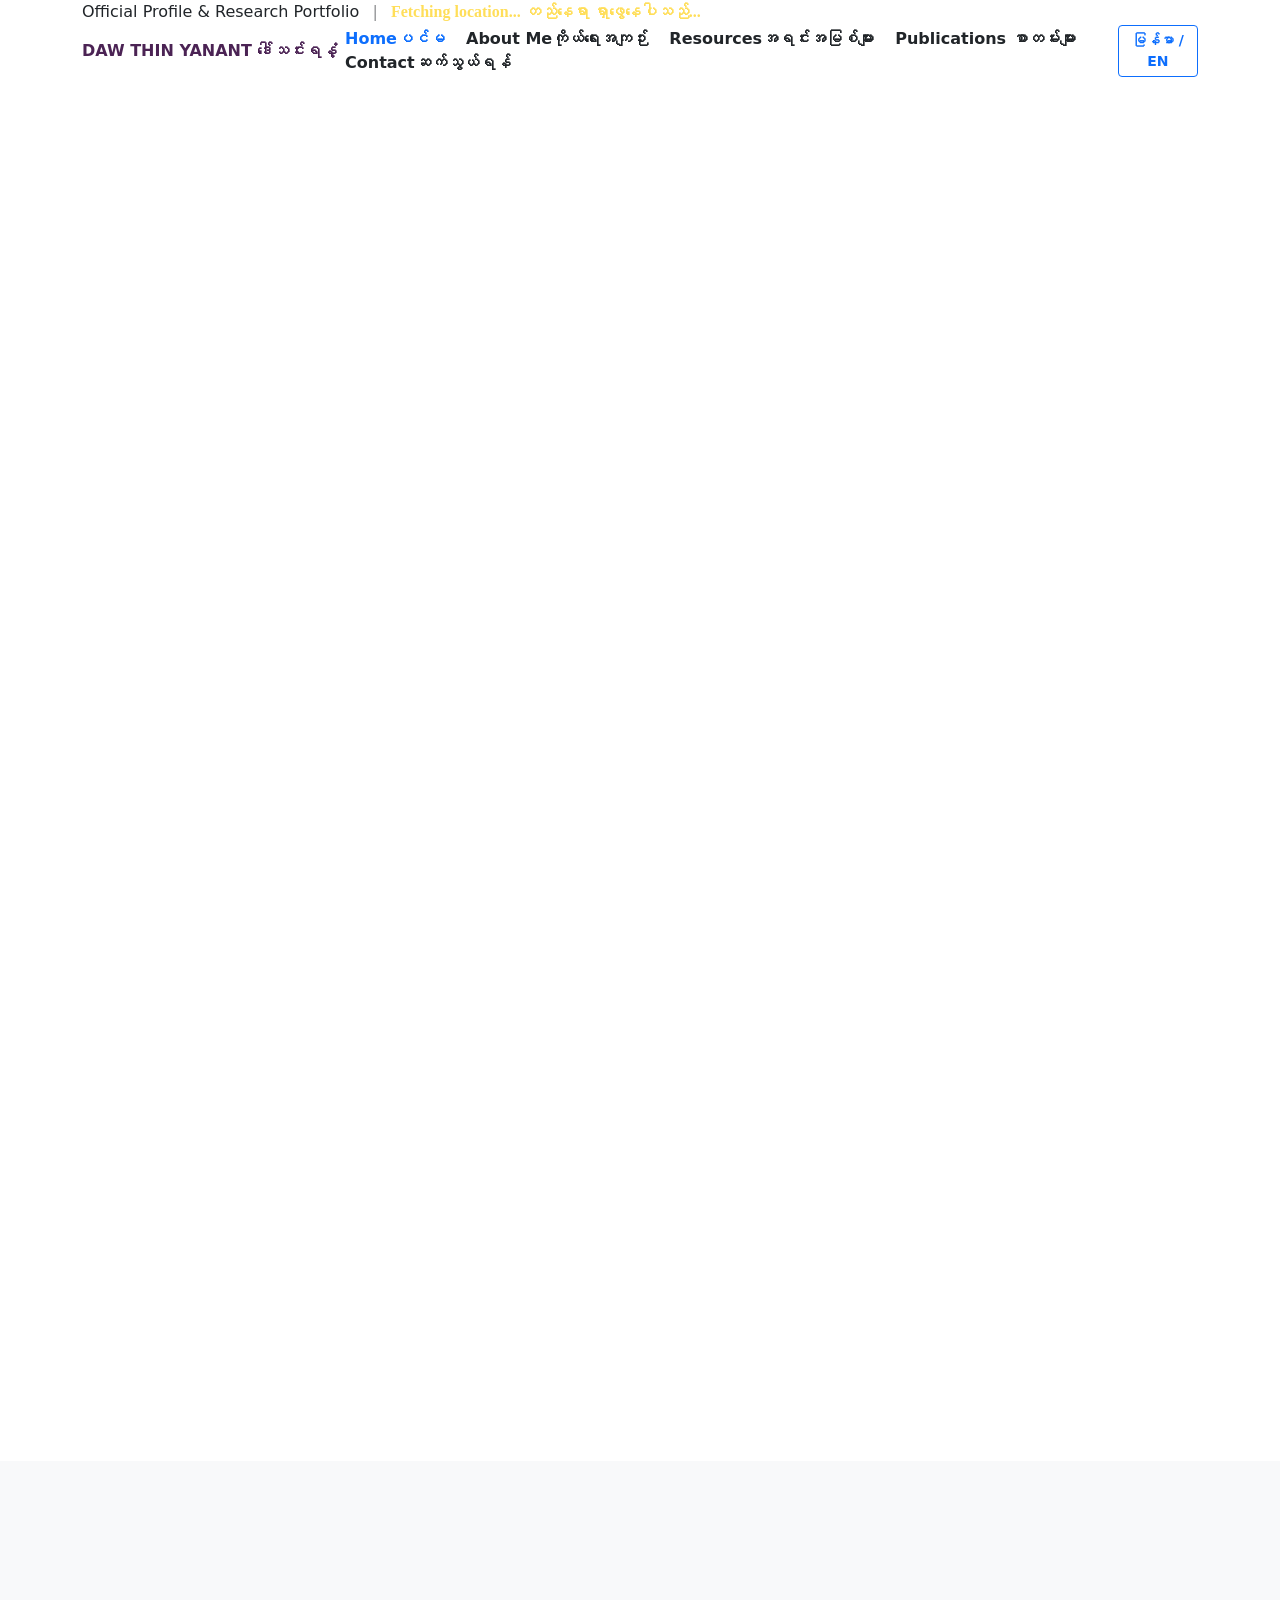
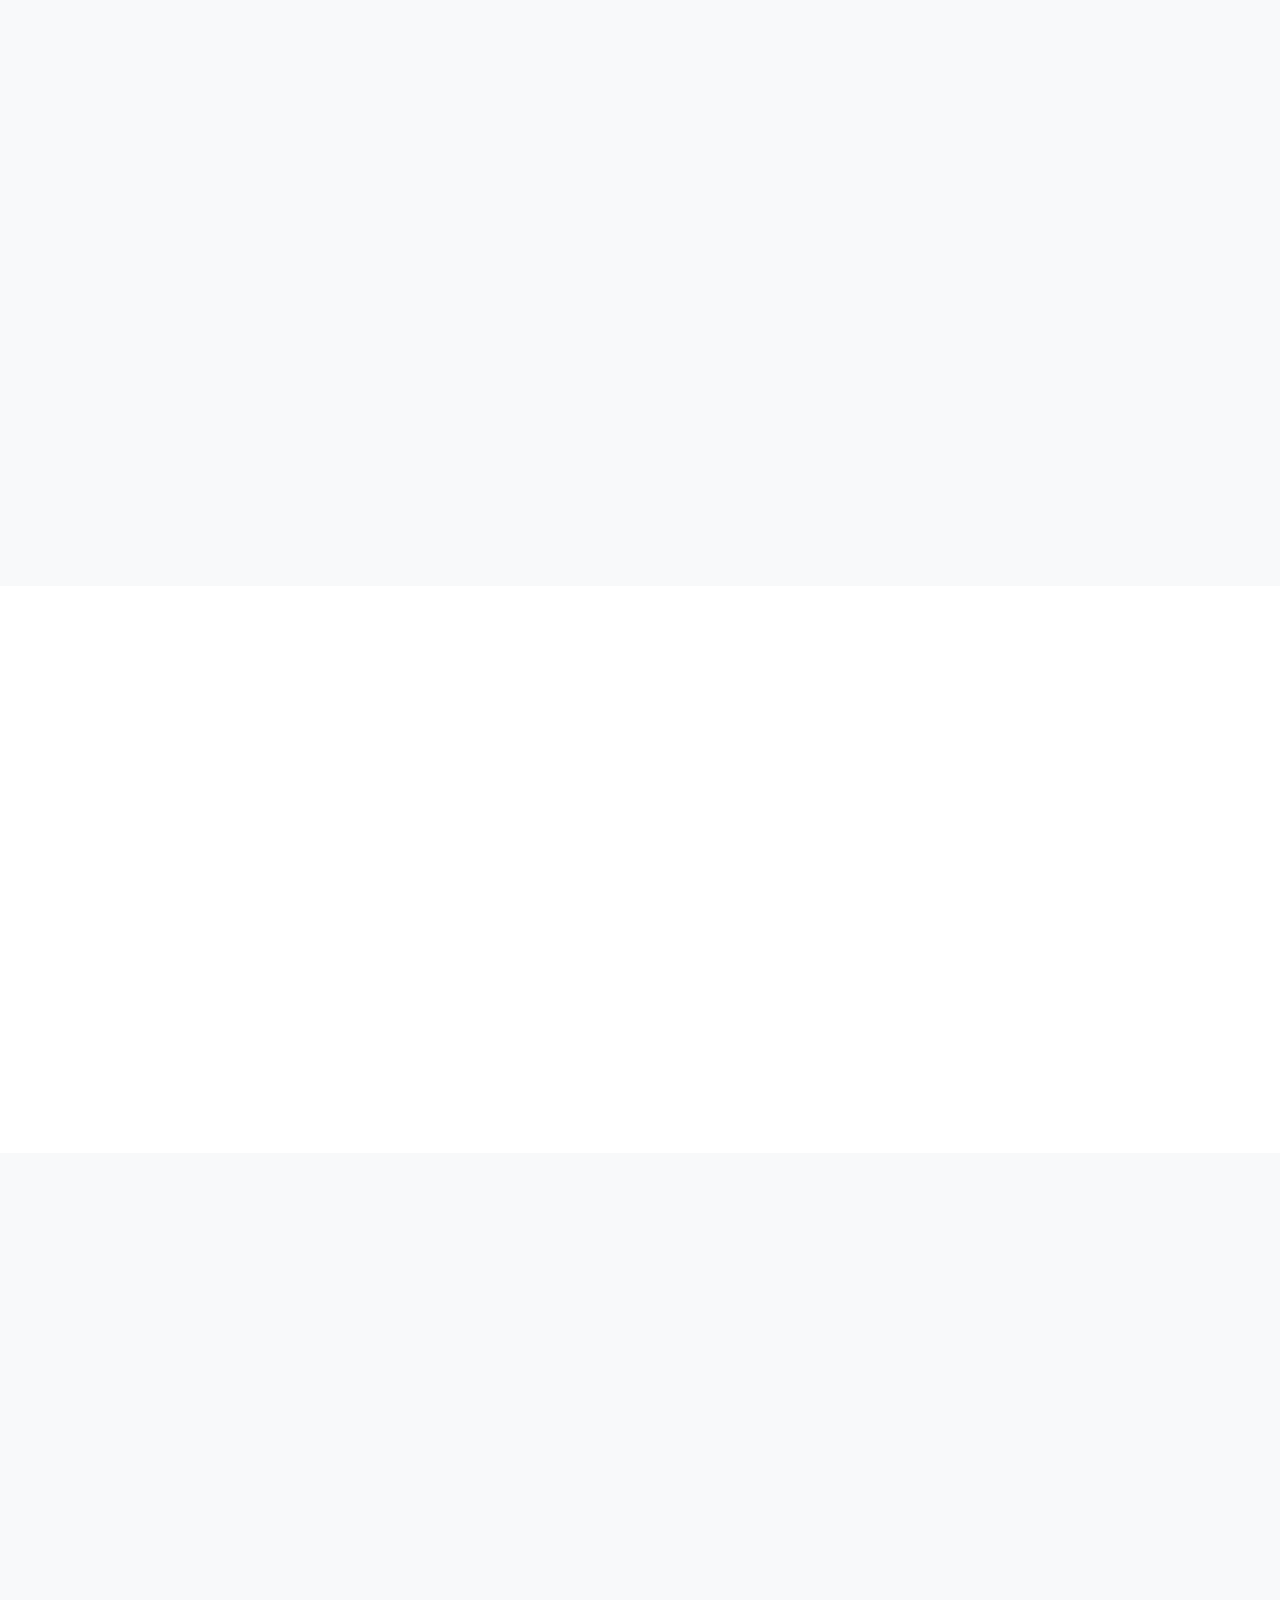
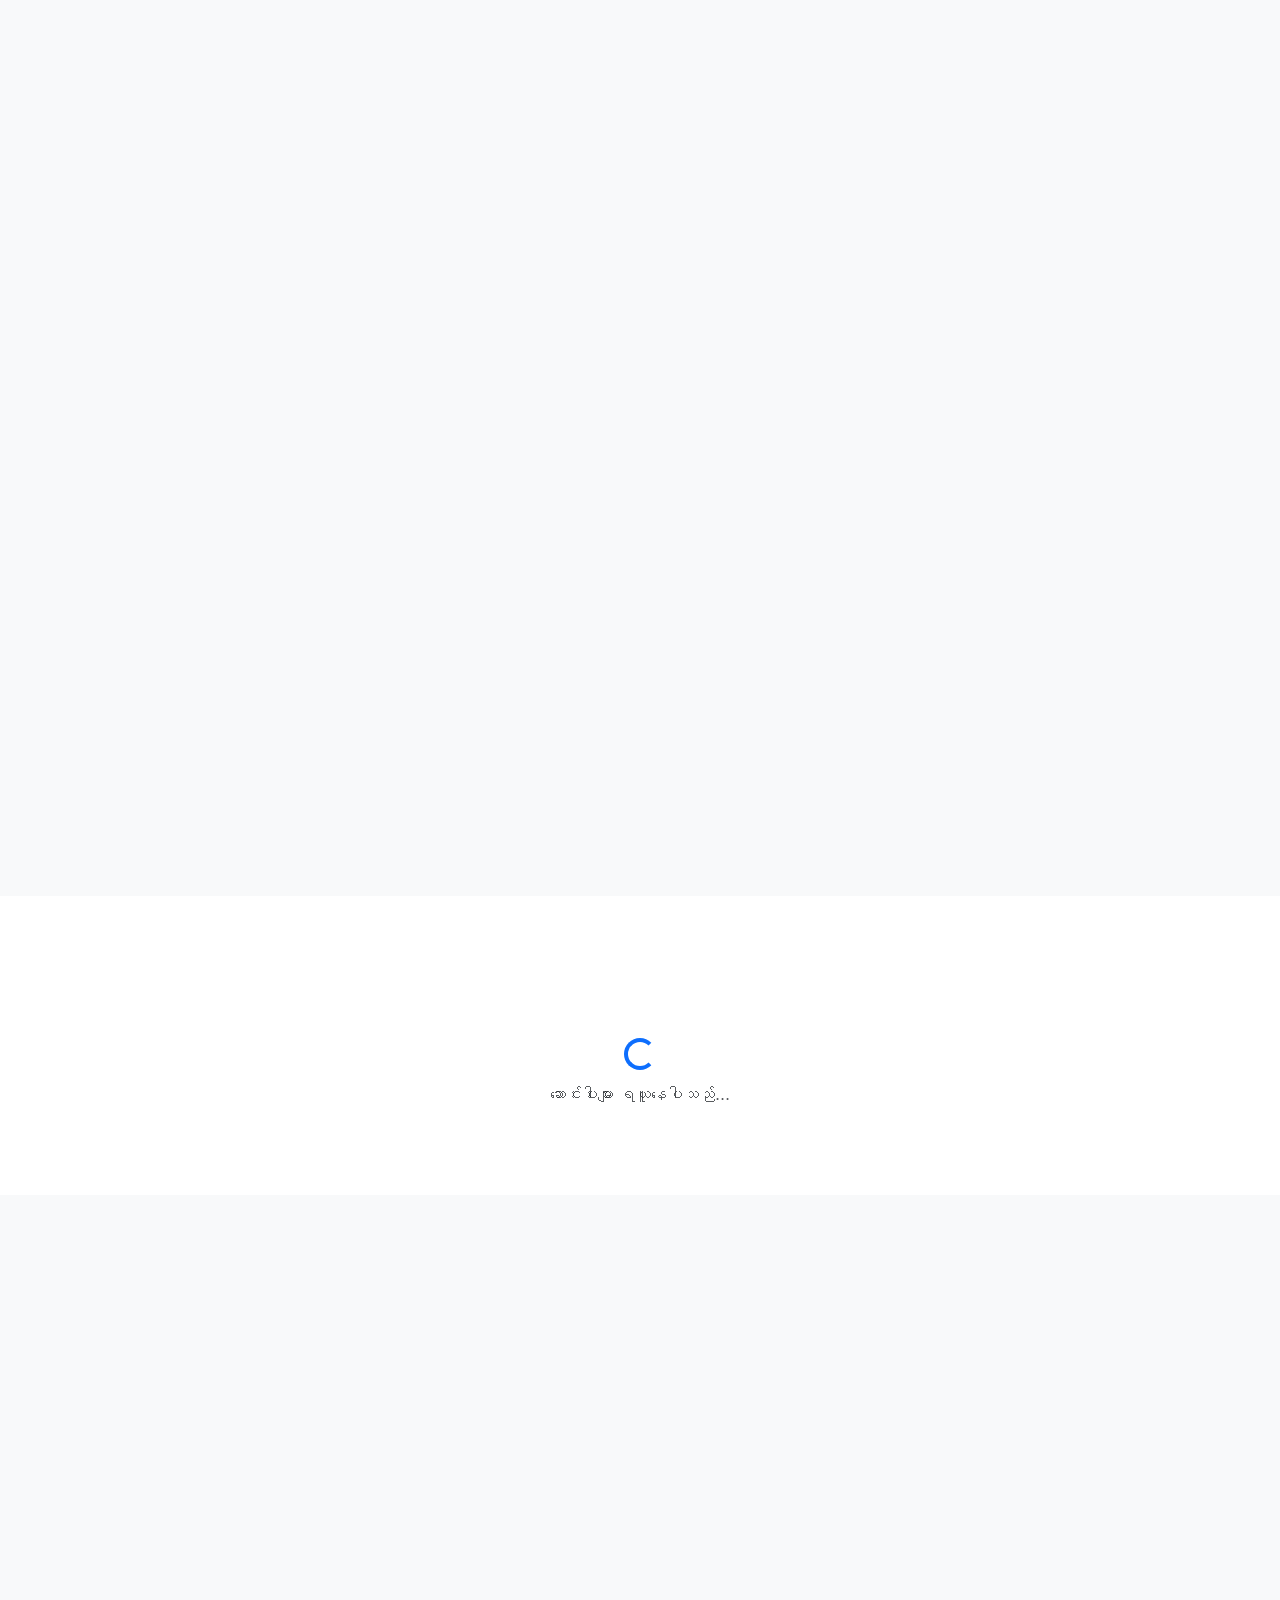
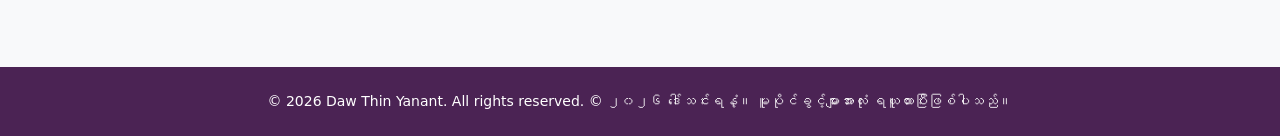
==== index.html @ b4d0b1fe "Add files via upload" ====
<!DOCTYPE html>
<html lang="en">

<head>
  <meta charset="utf-8">
  <meta content="width=device-width, initial-scale=1.0" name="viewport">
  <title>Daw Thin Yanant | Official Profile</title>
  
  <link rel="stylesheet" href="https://cdnjs.cloudflare.com/ajax/libs/animate.css/4.1.1/animate.min.css"/>
  <link rel="stylesheet" href="https://unpkg.com/aos@2.3.1/dist/aos.css">
  <link rel="stylesheet" href="https://cdn.jsdelivr.net/npm/bootstrap@5.3.0/dist/css/bootstrap.min.css">
  <link rel="stylesheet" href="https://cdn.jsdelivr.net/npm/remixicon@3.5.0/fonts/remixicon.css">
  
<link rel="stylesheet" href="css/style.css">

<link rel="stylesheet" href="style.css">
</head>

<body>

<div class="top-bar d-none d-md-block">
      <div class="container d-flex justify-content-between">
          <div>
              <i class="ri-information-line align-middle"></i> Official Profile & Research Portfolio
              <span class="mx-2 opacity-50">|</span>
              <i class="ri-earth-line align-middle text-warning"></i> 
              <span id="visitor-info" style="color: #ffde59; font-family: 'Georgia', serif; font-weight: bold;">
                  <span class="lang-en">Fetching location...</span>
                  <span class="lang-mm">တည်နေရာ ရှာဖွေနေပါသည်...</span>
              </span>
          </div>
          <div>
              <a href="mailto:thinyanant@uit.edu.mm" class="text-white text-decoration-none me-3"><i class="ri-mail-send-line align-middle"></i> thinyanant@uit.edu.mm</a>
              <a href="login.html" class="text-white text-decoration-none"><i class="ri-shield-user-line align-middle"></i> Admin Login</a>
          </div>
      </div>
  </div>
  
  <header class="header-area">
    <div class="container d-flex align-items-center justify-content-between">
      <a href="index.html" class="navbar-brand text-decoration-none">
          <span class="lang-en fw-bold" style="color: #4b2354;">DAW THIN YANANT</span>
          <span class="lang-mm fw-bold" style="color: #4b2354;">ဒေါ်သင်းရနံ့</span>
      </a>
      <nav class="d-none d-lg-block">
        <a href="index.html" class="nav-link d-inline-block text-primary fw-bold mx-2">
            <span class="lang-en">Home</span><span class="lang-mm">ပင်မ</span>
        </a>
        <a href="about-dawthinyanant.html" class="nav-link d-inline-block text-dark fw-bold mx-2">
            <span class="lang-en">About Me</span><span class="lang-mm">ကိုယ်ရေးအကျဉ်း</span>
        </a>
        <a href="resources.html" class="nav-link d-inline-block text-dark fw-bold mx-2">
            <span class="lang-en">Resources</span><span class="lang-mm">အရင်းအမြစ်များ</span>
        </a>
        <a href="blog.html" class="nav-link d-inline-block text-dark fw-bold mx-2">
            <span class="lang-en">Publications <i class="ri-external-link-line align-middle"></i></span>
            <span class="lang-mm">စာတမ်းများ <i class="ri-external-link-line align-middle"></i></span>
        </a>
        <a href="#contact" class="nav-link d-inline-block text-dark fw-bold mx-2">
            <span class="lang-en">Contact</span><span class="lang-mm">ဆက်သွယ်ရန်</span>
        </a>
      </nav>
      <div class="d-flex align-items-center">
        <button id="langToggleBtn" class="btn btn-outline-primary btn-sm fw-bold" onclick="toggleLanguage()"><i class="ri-translate-2 align-middle"></i> မြန်မာ / EN</button>
      </div>
    </div>
  </header>

  <section id="home" class="hero-section">
    <div class="container py-5">
      <div class="row align-items-center">
        <div class="col-lg-7" data-aos="fade-up">
          <h1 class="hero-title lang-en display-4 fw-bold mb-4" style="color: #4b2354;">Researcher in <span style="color: #6f42c1;">Information Technology</span> & Public Policy</h1>
          <h1 class="hero-title lang-mm display-4 fw-bold mb-4" style="color: #4b2354;">နည်းပညာနှင့် <span style="color: #6f42c1;">အများပြည်သူဆိုင်ရာမူဝါဒ</span> သုတေသီ</h1>
          <p class="hero-desc lang-en lead text-muted mb-4">I am a researcher bridging Information Technology and Public Policy. I am passionate about utilizing data-driven insights, predictive analytics, and machine learning to analyze and address societal challenges in Myanmar.</p>
          <p class="hero-desc lang-mm lead text-muted mb-4">သတင်းအချက်အလက်နည်းပညာနှင့် အများပြည်သူဆိုင်ရာ မူဝါဒရေးရာ (Public Policy) ကဏ္ဍများကို ပေါင်းစပ်လေ့လာနေသော သုတေသီတစ်ဦး ဖြစ်ပါသည်။ ဒေတာအချက်အလက်များကို အခြေခံ၍ လူ့အဖွဲ့အစည်းအတွင်း ဖြစ်ပေါ်နေသော ပြဿနာရပ်များကို ခွဲခြမ်းစိတ်ဖြာ ဖြေရှင်းနိုင်ရန် အထူးစိတ်ဝင်စားပါသည်။</p>
          <div>
              <a href="#education-data" class="btn btn-primary px-4 py-2 fw-bold" style="background-color: #4b2354; border: none;">
                  <span class="lang-en">View Data Insights</span><span class="lang-mm">သုတေသန ဒေတာများ ကြည့်ရန်</span>
              </a>
          </div>
        </div>
        <div class="col-lg-5 mt-5 mt-lg-0 text-center" data-aos="fade-left">
          <div class="hero-img-box">
              <img src="https://69a88e8c62aea864bacd7a58.imgix.net/data/ty.jpg" class="img-fluid rounded shadow" style="max-height: 400px; object-fit: cover;" alt="Daw Thin Yanant">
          </div>
        </div>
      </div>
    </div>
  </section>

  <section id="commitments" class="section-padding py-5">
    <div class="container">
      <div class="section-heading text-center mb-5" data-aos="fade-up">
        <h2 style="color: #4b2354; font-weight: 700;"><span class="lang-en">Action Plans & Commitments</span><span class="lang-mm">လုပ်ငန်းစဉ် ကတိကဝတ်များ</span></h2>
      </div>
      <div class="row g-4">
        <div class="col-lg-4" data-aos="zoom-in">
          <div class="feature-card text-center p-4 shadow-sm" style="border-radius: 12px; border: 1px solid #e1e5eb;">
            <i class="ri-graduation-cap-line" style="font-size: 3rem; color: #6f42c1;"></i>
            <h4 class="mt-3 mb-3 fw-bold"><span class="lang-en">Education & Technology</span><span class="lang-mm">ပညာရေးနှင့် နည်းပညာ</span></h4>
            <p class="lang-en text-muted">Providing free coding and digital skills training to empower the youth.</p>
            <p class="lang-mm text-muted">Coding နှင့် Digital Skills သင်တန်းများကို အခမဲ့ ဖွင့်လှစ်ပေးမည်။</p>
          </div>
        </div>
        <div class="col-lg-4" data-aos="zoom-in" data-aos-delay="100">
          <div class="feature-card text-center p-4 shadow-sm" style="border-radius: 12px; border: 1px solid #e1e5eb;">
            <i class="ri-heart-pulse-line" style="font-size: 3rem; color: #6f42c1;"></i>
            <h4 class="mt-3 mb-3 fw-bold"><span class="lang-en">Health & Social Life</span><span class="lang-mm">ကျန်းမာရေးနှင့် လူမှုဘဝ</span></h4>
            <p class="lang-en text-muted">Prioritizing maternal and child health care for a better community.</p>
            <p class="lang-mm text-muted">မိခင်နှင့်ကလေး ကျန်းမာရေးစောင့်ရှောက်မှုကို အထူးဦးစားပေးမည်။</p>
          </div>
        </div>
        <div class="col-lg-4" data-aos="zoom-in" data-aos-delay="200">
          <div class="feature-card text-center p-4 shadow-sm" style="border-radius: 12px; border: 1px solid #e1e5eb;">
            <i class="ri-map-pin-user-line" style="font-size: 3rem; color: #6f42c1;"></i>
            <h4 class="mt-3 mb-3 fw-bold"><span class="lang-en">Regional Development</span><span class="lang-mm">ဒေသဖွံ့ဖြိုးရေး</span></h4>
            <p class="lang-en text-muted">Improving local infrastructure, electricity, and transportation networks.</p>
            <p class="lang-mm text-muted">လျှပ်စစ်မီးနှင့် လမ်းပန်းဆက်သွယ်ရေး ကောင်းမွန်စေရန် ဆောင်ရွက်မည်။</p>
          </div>
        </div>
      </div>
    </div>
  </section>

  <section id="education-data" class="section-padding bg-light py-5">
    <div class="container">
      <div class="section-heading text-center mb-5" data-aos="fade-up">
        <h2 style="color: #4b2354; font-weight: 700;">
            <span class="lang-en">Myanmar Education Insights (2025)</span>
            <span class="lang-mm">မြန်မာ့ပညာရေး ကဏ္ဍ အချက်အလက်များ (၂၀၂၅)</span>
        </h2>
        <p class="text-muted mt-2">
            <span class="lang-en">Analyzed data representing current challenges and scopes in the education sector.</span>
            <span class="lang-mm">ပညာရေးကဏ္ဍ၏ လက်ရှိစိန်ခေါ်မှုများနှင့် အခြေအနေများကို ခွဲခြမ်းစိတ်ဖြာထားသော ဒေတာများ။</span>
        </p>
      </div>
      
      <div class="row g-4">
        <div class="col-lg-3 col-md-6" data-aos="fade-up">
            <div class="chart-card p-3 bg-white shadow-sm" style="border-radius: 12px; border-top: 4px solid #6f42c1;">
                <h5 class="fw-bold mb-3 text-center">
                    <span class="lang-en">Student Enrollment (M)</span>
                    <span class="lang-mm">စာရင်းသွင်းမှု နှိုင်းယှဉ်ချက်</span>
                </h5>
                <div class="chart-wrapper">
                    <canvas id="enrollmentChart"></canvas>
                </div>
            </div>
        </div>

        <div class="col-lg-3 col-md-6" data-aos="fade-up" data-aos-delay="100">
            <div class="chart-card p-3 bg-white shadow-sm" style="border-radius: 12px; border-top: 4px solid #6f42c1;">
                <h5 class="fw-bold mb-3 text-center">
                    <span class="lang-en">Literacy Rates (%)</span>
                    <span class="lang-mm">စာတတ်မြောက်မှုနှုန်း (%)</span>
                </h5>
                <div class="chart-wrapper">
                    <canvas id="literacyChart"></canvas>
                </div>
            </div>
        </div>

        <div class="col-lg-3 col-md-6" data-aos="fade-up" data-aos-delay="200">
            <div class="chart-card p-3 bg-white shadow-sm" style="border-radius: 12px; border-top: 4px solid #6f42c1;">
                <h5 class="fw-bold mb-3 text-center">
                    <span class="lang-en">Level Enrollment (%)</span>
                    <span class="lang-mm">အဆင့်လိုက် အပ်နှံမှု (%)</span>
                </h5>
                <div class="chart-wrapper">
                    <canvas id="levelChart"></canvas>
                </div>
            </div>
        </div>

        <div class="col-lg-3 col-md-6" data-aos="fade-up" data-aos-delay="300">
            <div class="chart-card p-3 bg-white shadow-sm" style="border-radius: 12px; border-top: 4px solid #6f42c1;">
                <h5 class="fw-bold mb-3 text-center">
                    <span class="lang-en">Student-Teacher Ratio</span>
                    <span class="lang-mm">ဆရာ နှင့် ကျောင်းသား အချိုး</span>
                </h5>
                <div class="chart-wrapper">
                    <canvas id="ratioChart"></canvas>
                </div>
            </div>
        </div>
      </div>

      <div class="references-section mt-5 p-4 bg-white rounded shadow-sm border" data-aos="fade-up">
          <h4 class="fw-bold" style="color: #4b2354;"><i class="ri-book-mark-line align-middle text-primary"></i> References</h4>
          <div class="references-marquee-container mt-3" style="overflow: hidden; white-space: nowrap;">
              <div class="references-scroller d-inline-block small text-muted">
                  <span class="me-4"><i class="ri-checkbox-blank-circle-fill" style="font-size:8px; color: #6f42c1; vertical-align:middle; margin-right: 8px;"></i> Asian Development Bank. (2022). <i>Myanmar: Education sector assessment, strategy, and road map</i>.</span>
                  <span class="me-4"><i class="ri-checkbox-blank-circle-fill" style="font-size:8px; color: #6f42c1; vertical-align:middle; margin-right: 8px;"></i> International School of Policy – Myanmar. (2023). <i>Education brief: Post-2021 education trends</i>.</span>
                  <span class="me-4"><i class="ri-checkbox-blank-circle-fill" style="font-size:8px; color: #6f42c1; vertical-align:middle; margin-right: 8px;"></i> Ministry of Education. (2019). <i>Basic education annual statistics report 2019–2020</i>.</span>
              </div>
          </div>
      </div>

    </div>
  </section>

  <section id="research" class="section-padding py-5">
    <div class="container">
      <div class="section-heading text-center mb-5" data-aos="fade-up">
        <h2 style="color: #4b2354; font-weight: 700;">
            <span class="lang-en">My Research Work</span>
            <span class="lang-mm">ကျွန်မ၏ သုတေသနလုပ်ငန်းများ</span>
        </h2>
      </div>
      <div class="row g-4">
        <div class="col-lg-4 col-md-6" data-aos="fade-up">
          <div class="feature-card p-4 shadow-sm h-100 bg-white" style="border-radius: 12px; border: 1px solid #e1e5eb;">
            <i class="ri-bar-chart-grouped-line" style="font-size: 2.5rem; color: #6f42c1;"></i>
            <h4 class="mt-3 fw-bold"><span class="lang-en">Predictive Analytics</span><span class="lang-mm">ကြိုတင်ခန့်မှန်း တွက်ချက်ခြင်း</span></h4>
            <p class="lang-en text-muted">Utilizing predictive analytics on social media data to enhance message-campaigning strategies for targeted audiences (PhD Thesis).</p>
            <p class="lang-mm text-muted">လူမှုမီဒီယာပေါ်ရှိ အချက်အလက်များကို ကြိုတင်ခန့်မှန်းတွက်ချက်၍ ပစ်မှတ်ထားသော လူထုထံ သတင်းစကားများ ပိုမိုထိရောက်စွာရောက်ရှိစေရန် မဟာဗျူဟာများ ဖော်ဆောင်ခြင်း (PhD Thesis)။</p>
          </div>
        </div>

        <div class="col-lg-4 col-md-6" data-aos="fade-up" data-aos-delay="100">
          <div class="feature-card p-4 shadow-sm h-100 bg-white" style="border-radius: 12px; border: 1px solid #e1e5eb;">
            <i class="ri-shield-keyhole-line" style="font-size: 2.5rem; color: #6f42c1;"></i>
            <h4 class="mt-3 fw-bold"><span class="lang-en">Machine Learning</span><span class="lang-mm">ဉာဏ်ရည်တု နည်းပညာ</span></h4>
            <p class="lang-en text-muted">Applying Machine Learning approaches to detect fake news within Myanmar's digital political ecosystem.</p>
            <p class="lang-mm text-muted">မြန်မာနိုင်ငံ၏ ဒီဂျစ်တယ်နိုင်ငံရေး ပတ်ဝန်းကျင်တွင် ပျံ့နှံ့နေသော သတင်းတု၊ သတင်းမှား (Fake News) များကို Machine Learning အသုံးပြု၍ ထောက်လှမ်းဖော်ထုတ်သည့် နည်းလမ်းများ။</p>
          </div>
        </div>

        <div class="col-lg-4 col-md-6" data-aos="fade-up" data-aos-delay="200">
          <div class="feature-card p-4 shadow-sm h-100 bg-white" style="border-radius: 12px; border: 1px solid #e1e5eb;">
            <i class="ri-building-4-line" style="font-size: 2.5rem; color: #6f42c1;"></i>
            <h4 class="mt-3 fw-bold"><span class="lang-en">Tech Education</span><span class="lang-mm">နည်းပညာ ပညာရေး</span></h4>
            <p class="lang-en text-muted">Leading the Central Myanmar Technological Center (CMTC) as Founder to empower youth with tech and digital skills.</p>
            <p class="lang-mm text-muted">Central Myanmar Technological Center (CMTC) ၏ Founder အဖြစ် ဦးဆောင်၍ လူငယ်များအတွက် နည်းပညာနှင့် ဒစ်ဂျစ်တယ်စွမ်းရည် မြှင့်တင်ရေးသင်တန်းများ ဖွင့်လှစ်ခြင်း။</p>
          </div>
        </div>
      </div>
    </div>
  </section>

  <section id="resume" class="section-padding bg-light py-5">
    <div class="container">
      <div class="section-heading text-center mb-5" data-aos="fade-up">
        <h2 style="color: #4b2354; font-weight: 700;">
            <span class="lang-en">My Resume</span>
            <span class="lang-mm">ကိုယ်ရေးအကျဉ်း (Resume)</span>
        </h2>
      </div>

      <div class="row g-5 mt-3">
        <div class="col-lg-6" data-aos="fade-right">
            <h4 class="mb-4 text-center" style="color: #4b2354; font-weight: 700;">
                <i class="ri-award-fill align-middle me-2"></i>
                <span class="lang-en">Awards & Achievements</span><span class="lang-mm">ဆုတံဆိပ်နှင့် ဂုဏ်ပြုမှတ်တမ်းများ</span>
            </h4>
            <ul class="info-list list-unstyled px-3">
                <li class="mb-4 pb-3 border-bottom">
                    <span class="badge bg-warning text-dark mb-2">2022</span>
                    <h5 class="fw-bold">2nd Prize Winner (Presentation)</h5>
                    <span class="text-primary fw-bold d-block mb-2">International Girls in ICT Day - University of Yangon</span>
                    <p class="mb-0 text-muted small lang-en">Secured 2nd prize in the presentation competition on the topic: "Access and Safety Challenges of Girls in ICT Era".</p>
                    <p class="mb-0 text-muted small lang-mm">ရန်ကုန်တက္ကသိုလ်မှ ကျင်းပသော အထိမ်းအမှတ်ပွဲတွင် "Access and Safety Challenges of Girls in ICT Era" ခေါင်းစဉ်ဖြင့် ဒုတိယဆု ရရှိခဲ့ပါသည်။</p>
                </li>
            </ul>
        </div>

        <div class="col-lg-6" data-aos="fade-left">
            <h4 class="mb-4 text-center" style="color: #4b2354; font-weight: 700;">
                <i class="ri-medal-line align-middle me-2"></i>
                <span class="lang-en">Certifications & Training</span><span class="lang-mm">အောင်လက်မှတ်နှင့် သင်တန်းများ</span>
            </h4>
            <ul class="info-list list-unstyled px-3">
                <li class="mb-3 pb-3 border-bottom">
                    <span class="badge bg-secondary mb-2">2019</span>
                    <h6 class="fw-bold mb-1">Programming Fundamental <span class="text-primary small fw-bold">(ACE)</span></h6>
                    <h6 class="fw-bold mb-0">1-Hour Program in Essential Skills For Business Careers <span class="text-primary small fw-bold">(Strategy First University)</span></h6>
                </li>
                <li class="mb-3 pb-3 border-bottom">
                    <span class="badge bg-secondary mb-2">2018</span>
                    <h6 class="fw-bold mb-0">Certificate of Competence <span class="text-primary small fw-bold">(KMD)</span></h6>
                </li>
                <li>
                    <span class="badge bg-secondary mb-2">2017</span>
                    <h6 class="fw-bold mb-1">Advanced Certificate in Software Engineering <span class="text-primary small fw-bold">(KMD)</span></h6>
                    <h6 class="fw-bold mb-0">70-461-Querying Microsoft SQL Server 2012 <span class="text-primary small fw-bold">(KMD)</span></h6>
                </li>
            </ul>
        </div>
      </div>
      
      <div class="row g-5 mt-2">
        <div class="col-lg-6" data-aos="fade-right">
            <h4 class="mb-4 text-center" style="color: #4b2354; font-weight: 700;">
                <i class="ri-graduation-cap-line align-middle me-2"></i>
                <span class="lang-en">Academic Background</span><span class="lang-mm">ပညာရေး နောက်ခံ</span>
            </h4>
            <ul class="info-list list-unstyled px-3">
                <li class="mb-4 pb-3 border-bottom">
                    <span class="badge bg-primary mb-2">Present</span>
                    <h5 class="fw-bold">PhD in Information Technology (Candidate)</h5>
                    <span class="text-primary fw-bold d-block mb-2">University of Information Technology (UIT)</span>
                    <p class="mb-0 text-muted small lang-en">Currently pursuing research focused on Predictive Analytics and Machine Learning.</p>
                    <p class="mb-0 text-muted small lang-mm">အဓိက သုတေသနနယ်ပယ်အဖြစ် Predictive Analytics နှင့် Machine Learning အသုံးပြုမှုများကို ဆည်းပူးလျက်ရှိပါသည်။</p>
                </li>
                <li class="mb-4 pb-3 border-bottom">
                    <span class="badge bg-primary mb-2">Present</span>
                    <h5 class="fw-bold">Diploma in Political Science</h5>
                    <span class="text-primary fw-bold d-block mb-2">Current Study</span>
                    <p class="mb-0 text-muted small lang-en">Studying public policy, political systems, and New Public Management.</p>
                    <p class="mb-0 text-muted small lang-mm">အများပြည်သူဆိုင်ရာ မူဝါဒ (Public Policy)၊ နိုင်ငံရေးစနစ်များနှင့် New Public Management တို့ကို လေ့လာသင်ယူလျက်ရှိပါသည်။</p>
                </li>
                <li>
                    <span class="badge bg-secondary mb-2">August 2023</span>
                    <h5 class="fw-bold">MSc in Computer Science</h5>
                    <span class="text-primary fw-bold d-block mb-2">Department of Computer Studies, University of Yangon</span>
                    <p class="mb-0 text-muted small lang-en">Researched Decision Support Systems for CRM in E-commerce.</p>
                    <p class="mb-0 text-muted small lang-mm">E-commerce လုပ်ငန်းများအတွက် CRM ကဏ္ဍတွင် Decision Support System အသုံးပြုမှုကို သုတေသနပြု ရေးသားခဲ့ပါသည်။</p>
                </li>
            </ul>
        </div>

        <div class="col-lg-6" data-aos="fade-left">
            <h4 class="mb-4 text-center" style="color: #4b2354; font-weight: 700;">
                <i class="ri-group-line align-middle me-2"></i>
                <span class="lang-en">Community & Memberships</span><span class="lang-mm">လူမှုရေးနှင့် အသင်းအဖွဲ့များ</span>
            </h4>
            <ul class="info-list list-unstyled px-3">
                <li class="mb-4 pb-3 border-bottom">
                    <span class="badge bg-success mb-2">Active</span>
                    <h5 class="fw-bold">Professional Associations</h5>
                    <span class="text-success fw-bold d-block mb-2">MCIA & MCPA</span>
                    <p class="mb-0 text-muted small lang-en">Active member of Myanmar Computer Industry Association and Myanmar Computer Professionals Association.</p>
                    <p class="mb-0 text-muted small lang-mm">MCIA နှင့် MCPA တို့တွင် အသင်းဝင်အဖြစ် ပါဝင်ဆောင်ရွက်လျက်ရှိပါသည်။</p>
                </li>
                <li class="mb-4 pb-3 border-bottom">
                    <span class="badge bg-success mb-2">Active</span>
                    <h5 class="fw-bold">Community Leader</h5>
                    <span class="text-success fw-bold d-block mb-2">Young Men's Buddhist Association (YMBA)</span>
                    <p class="mb-0 text-muted small lang-en">Actively participating in community service and organizational activities.</p>
                    <p class="mb-0 text-muted small lang-mm">Young Men's Buddhist Association (YMBA) အသင်းဝင်ဖြစ်ပြီး လူမှုအကျိုးပြု လုပ်ငန်းများတွင် တက်ကြွစွာ ပါဝင်နေပါသည်။</p>
                </li>
                <li>
                    <span class="badge bg-success mb-2">Active</span>
                    <h5 class="fw-bold">Women's Empowerment</h5>
                    <span class="text-success fw-bold d-block mb-2">Yangon Women's Development Association</span>
                    <p class="mb-0 text-muted small lang-en">Assisting in women's empowerment and development initiatives.</p>
                    <p class="mb-0 text-muted small lang-mm">အမျိုးသမီးများ စွမ်းဆောင်ရည်မြှင့်တင်ရေးနှင့် ဖွံ့ဖြိုးတိုးတက်ရေး လုပ်ငန်းစဉ်များတွင် ကူညီဆောင်ရွက်ပေးလျက်ရှိပါသည်။</p>
                </li>
            </ul>
        </div>
      </div>
    </div>
  </section>

  <section id="latest-posts" class="section-padding py-5">
    <div class="container">
      <div class="d-flex justify-content-between align-items-end mb-4" data-aos="fade-up">
        <div class="section-heading mb-0">
            <h2 style="color: #4b2354; font-weight: 700;">
                <span class="lang-en">Latest Publications</span>
                <span class="lang-mm">နောက်ဆုံးရ ဆောင်းပါးများ</span>
            </h2>
        </div>
        <a href="blog.html" class="btn btn-outline-primary d-none d-md-inline-block fw-bold" style="color: #6f42c1; border-color: #6f42c1;">
            <span class="lang-en">View All Posts <i class="ri-arrow-right-line"></i></span>
            <span class="lang-mm">အားလုံးကြည့်ရန် <i class="ri-arrow-right-line"></i></span>
        </a>
      </div>
      
      <div class="row g-4" id="latestBlogContainer">
         <div class="col-12 text-center py-4">
             <div class="spinner-border text-primary" role="status"></div>
             <p class="mt-2 text-muted">ဆောင်းပါးများ ရယူနေပါသည်...</p>
         </div>
      </div>
      
      <div class="text-center mt-5 d-md-none">
          <a href="blog.html" class="btn btn-outline-primary fw-bold" style="color: #6f42c1; border-color: #6f42c1;">
            <span class="lang-en">View All Posts</span><span class="lang-mm">အားလုံးကြည့်ရန်</span>
          </a>
      </div>
    </div>
  </section>

  <section id="contact" class="section-padding bg-light py-5">
    <div class="container">
      <div class="contact-container text-center bg-white p-5 rounded shadow-sm border" data-aos="fade-up">
        <h3 class="fw-bold mb-4" style="color: #4b2354;">
            <span class="lang-en">Contact Information</span><span class="lang-mm">ဆက်သွယ်ရန်</span>
        </h3>
        <div class="row g-3">
          <div class="col-md-4">
            <div class="contact-info-item p-3">
              <i class="ri-phone-fill" style="font-size: 2.2rem; color: #6f42c1;"></i>
              <h6 class="mt-3 fw-bold"><span class="lang-en">Phone</span><span class="lang-mm">ဖုန်း</span></h6>
              <p class="text-dark">09777141425</p>
            </div>
          </div>
          <div class="col-md-4">
            <div class="contact-info-item p-3">
              <i class="ri-mail-fill" style="font-size: 2.2rem; color: #6f42c1;"></i>
              <h6 class="mt-3 fw-bold"><span class="lang-en">Email</span><span class="lang-mm">အီးမေးလ်</span></h6>
              <p class="text-dark">thinyanant@uit.edu.mm</p>
            </div>
          </div>
          <div class="col-md-4">
            <div class="contact-info-item p-3">
              <i class="ri-map-pin-2-fill" style="font-size: 2.2rem; color: #6f42c1;"></i>
              <h6 class="mt-3 fw-bold"><span class="lang-en">Address</span><span class="lang-mm">လိပ်စာ</span></h6>
              <p class="text-dark"><span class="lang-en">Yangon, Myanmar</span><span class="lang-mm">ရန်ကုန်မြို့၊ မြန်မာနိုင်ငံ</span></p>
            </div>
          </div>
        </div>
        <a href="https://m.me/thinyanant.it" target="_blank" class="btn btn-primary px-4 py-3 mt-4 fw-bold shadow-sm" style="background-color: #4b2354; border: none;">
          <i class="ri-messenger-fill align-middle me-2"></i> 
          <span class="lang-en">Contact via Facebook Chat</span><span class="lang-mm">Facebook Chat ဖြင့် ဆက်သွယ်ရန်</span>
        </a>
      </div>
    </div>
  </section>

  <footer class="text-center py-4 text-white" style="background-color: #4b2354;">
    <div class="container">
      <p class="mb-0 small">
          <span class="lang-en">&copy; 2026 Daw Thin Yanant. All rights reserved.</span>
          <span class="lang-mm">&copy; ၂၀၂၆ ဒေါ်သင်းရနံ့။ မူပိုင်ခွင့်များအားလုံး ရယူထားပြီးဖြစ်ပါသည်။</span>
      </p>
    </div>
  </footer>

  <script src="https://unpkg.com/aos@2.3.1/dist/aos.js"></script>
  <script src="https://cdn.jsdelivr.net/npm/bootstrap@5.3.0/dist/js/bootstrap.bundle.min.js"></script>
  <script src="https://cdn.jsdelivr.net/npm/chart.js"></script>

  <script src="js/main.js"></script>
  <script src="js/posts-handler.js"></script>

</body>
</html>
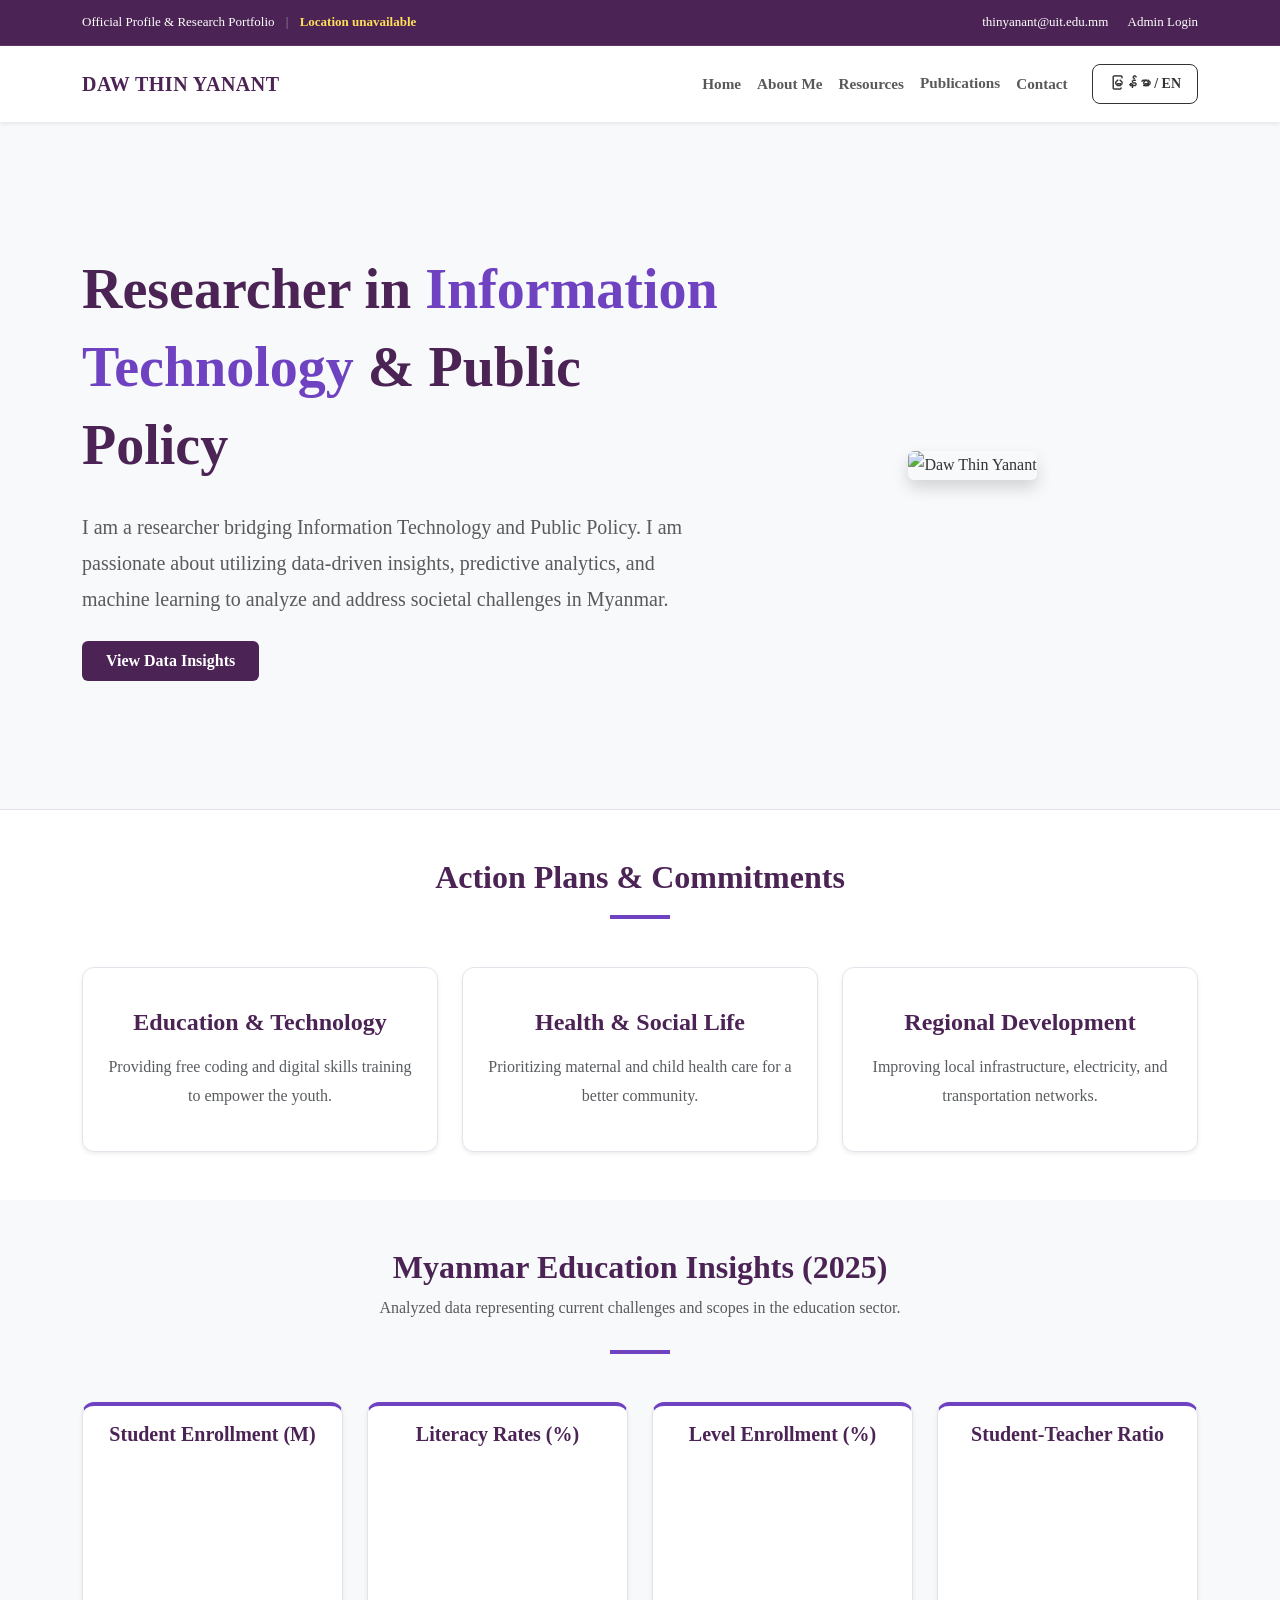
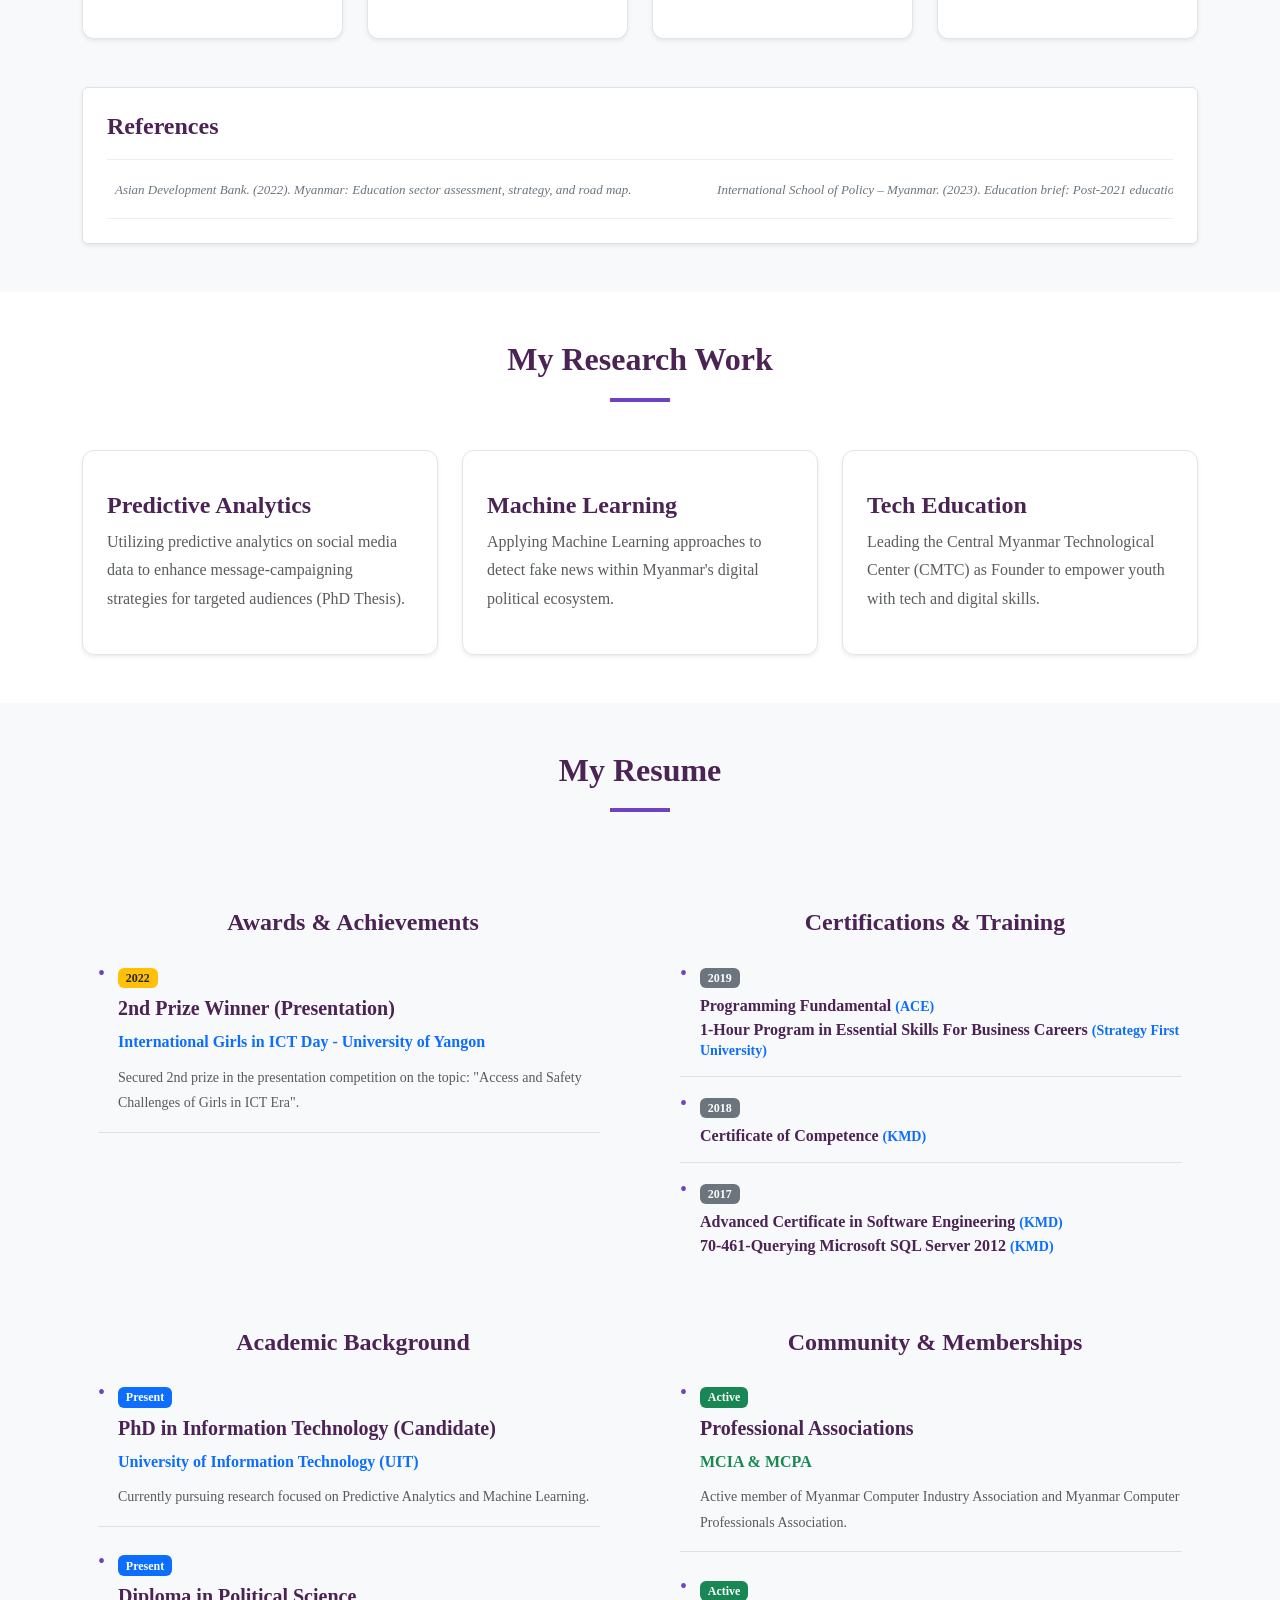
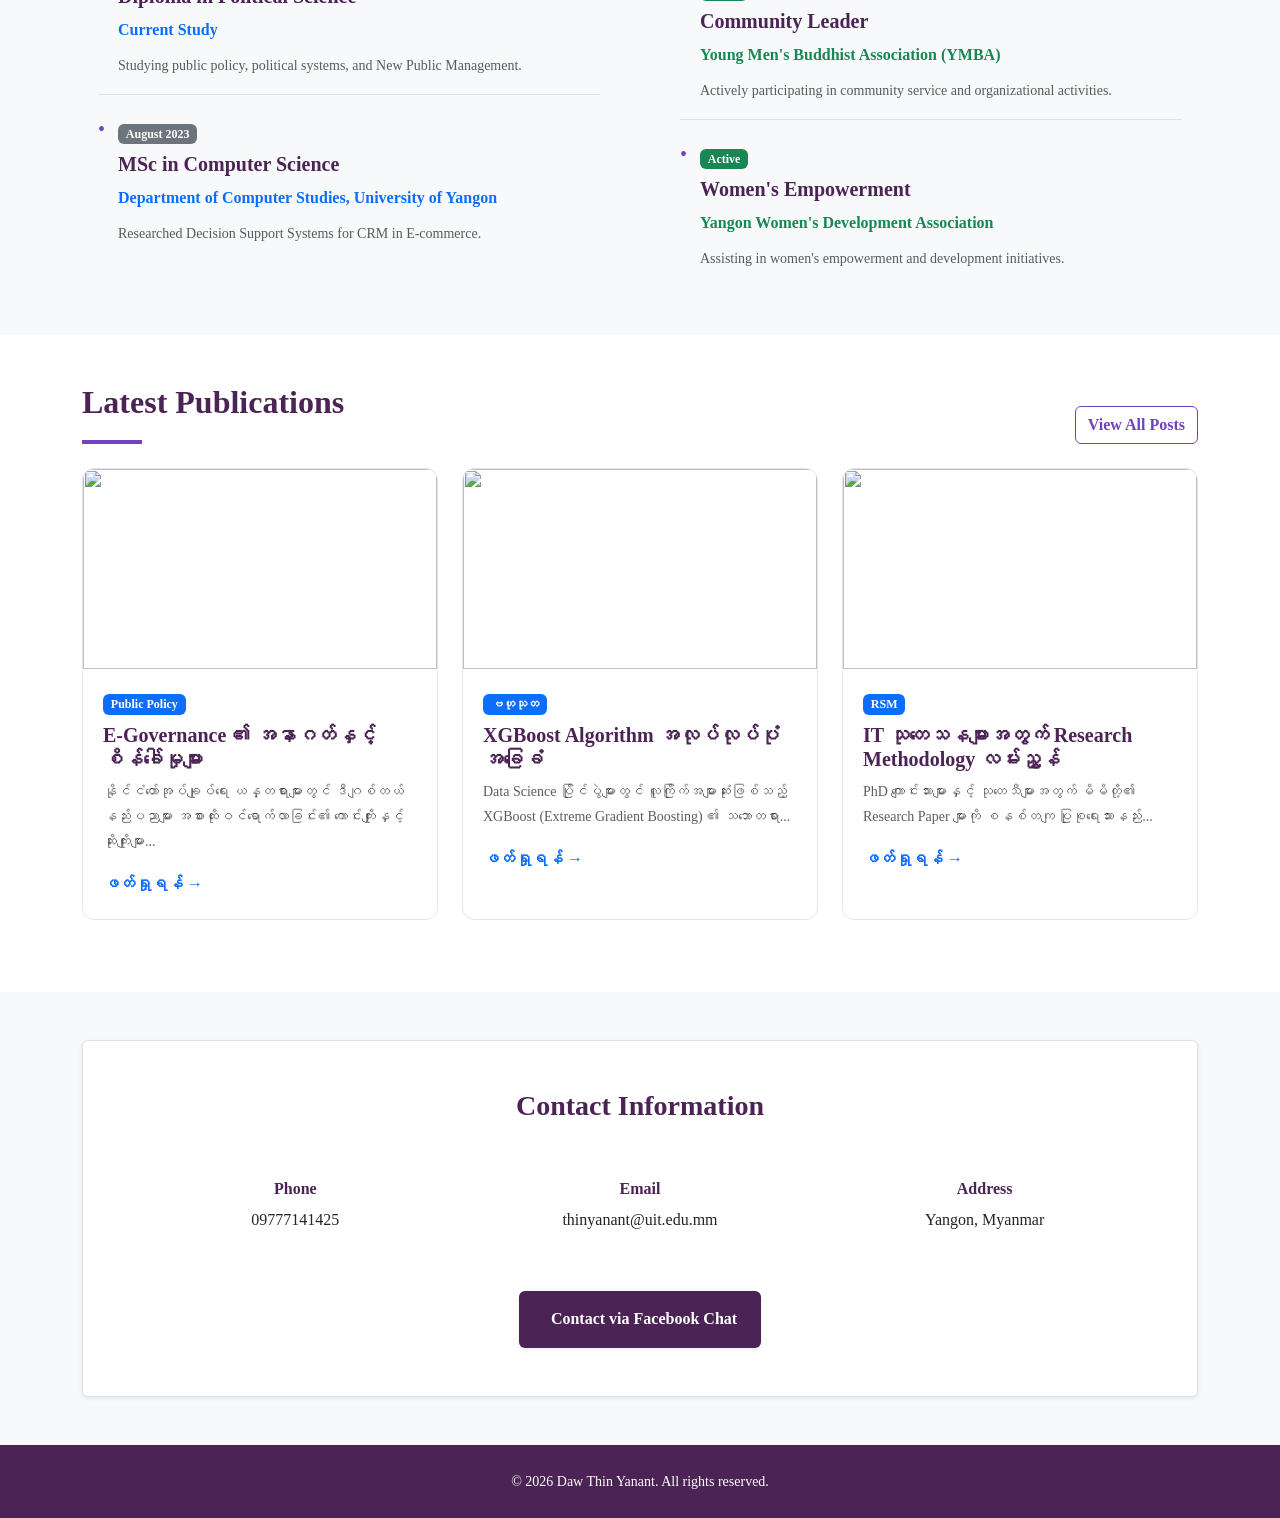
==== commit e87bbbef: "Update index.html" ====
--- a/index.html
+++ b/index.html
@@ -36,35 +36,60 @@
       </div>
   </div>
   
-  <header class="header-area">
-    <div class="container d-flex align-items-center justify-content-between">
-      <a href="index.html" class="navbar-brand text-decoration-none">
+<nav class="navbar navbar-expand-lg sticky-top shadow-sm" style="background: white; border-bottom: 4px solid var(--accent-purple); padding: 15px 0;">
+    <div class="container">
+      <a class="navbar-brand text-decoration-none" href="index.html">
           <span class="lang-en fw-bold" style="color: #4b2354;">DAW THIN YANANT</span>
           <span class="lang-mm fw-bold" style="color: #4b2354;">ဒေါ်သင်းရနံ့</span>
       </a>
-      <nav class="d-none d-lg-block">
-        <a href="index.html" class="nav-link d-inline-block text-primary fw-bold mx-2">
-            <span class="lang-en">Home</span><span class="lang-mm">ပင်မ</span>
-        </a>
-        <a href="about-dawthinyanant.html" class="nav-link d-inline-block text-dark fw-bold mx-2">
-            <span class="lang-en">About Me</span><span class="lang-mm">ကိုယ်ရေးအကျဉ်း</span>
-        </a>
-        <a href="resources.html" class="nav-link d-inline-block text-dark fw-bold mx-2">
-            <span class="lang-en">Resources</span><span class="lang-mm">အရင်းအမြစ်များ</span>
-        </a>
-        <a href="blog.html" class="nav-link d-inline-block text-dark fw-bold mx-2">
-            <span class="lang-en">Publications <i class="ri-external-link-line align-middle"></i></span>
-            <span class="lang-mm">စာတမ်းများ <i class="ri-external-link-line align-middle"></i></span>
-        </a>
-        <a href="#contact" class="nav-link d-inline-block text-dark fw-bold mx-2">
-            <span class="lang-en">Contact</span><span class="lang-mm">ဆက်သွယ်ရန်</span>
-        </a>
-      </nav>
-      <div class="d-flex align-items-center">
-        <button id="langToggleBtn" class="btn btn-outline-primary btn-sm fw-bold" onclick="toggleLanguage()"><i class="ri-translate-2 align-middle"></i> မြန်မာ / EN</button>
-      </div>
-    </div>
-  </header>
+      
+      <div class="d-flex align-items-center d-lg-none gap-2">
+          <button class="btn btn-outline-primary btn-sm fw-bold px-2 py-1" onclick="toggleLanguage()" style="color: var(--accent-purple); border-color: var(--accent-purple); border-radius: 8px;">
+              <i class="ri-translate-2 align-middle"></i> EN/မြန်မာ
+          </button>
+          <button class="navbar-toggler" type="button" data-bs-toggle="collapse" data-bs-target="#navbarNav">
+              <span class="navbar-toggler-icon"></span>
+          </button>
+      </div>
+
+      <div class="collapse navbar-collapse" id="navbarNav">
+          <ul class="navbar-nav ms-auto align-items-center">
+              <li class="nav-item">
+                  <a href="index.html" class="nav-link fw-bold">
+                      <span class="lang-en">Home</span><span class="lang-mm">ပင်မ</span>
+                  </a>
+              </li>
+              <li class="nav-item">
+                  <a href="about.html" class="nav-link fw-bold">
+                      <span class="lang-en">About Me</span><span class="lang-mm">ကိုယ်ရေးအကျဉ်း</span>
+                  </a>
+              </li>
+              <li class="nav-item">
+                  <a href="resources.html" class="nav-link fw-bold">
+                      <span class="lang-en">Resources</span><span class="lang-mm">အရင်းအမြစ်များ</span>
+                  </a>
+              </li>
+              <li class="nav-item">
+                  <a href="blog.html" class="nav-link fw-bold">
+                      <span class="lang-en">Publications <i class="ri-external-link-line align-middle"></i></span>
+                      <span class="lang-mm">စာတမ်းများ <i class="ri-external-link-line align-middle"></i></span>
+                  </a>
+              </li>
+              <li class="nav-item">
+                  <a href="#contact" class="nav-link fw-bold">
+                      <span class="lang-en">Contact</span><span class="lang-mm">ဆက်သွယ်ရန်</span>
+                  </a>
+              </li>
+              
+              <li class="nav-item ms-lg-3 d-none d-lg-block">
+                  <button class="btn btn-outline-primary btn-sm fw-bold px-3 py-2" onclick="toggleLanguage()" style="color: var(--accent-purple); border-color: var(--accent-purple); border-radius: 8px;">
+                      <i class="ri-translate-2 align-middle"></i> မြန်မာ / EN
+                  </button>
+              </li>
+          </ul>
+      </div>
+    </div>
+  </nav>
 
   <section id="home" class="hero-section">
     <div class="container py-5">
@@ -437,4 +462,4 @@
   <script src="js/posts-handler.js"></script>
 
 </body>
-</html>+</html>
--- a/css/style.css
+++ b/css/style.css
@@ -0,0 +1,325 @@
+/* =========================================
+   DAW THIN YANANT - OFFICIAL PORTFOLIO
+   Theme: Academic & Government Professional
+   ========================================= */
+
+/* --- 1. Root Variables (အရောင်များနှင့် အတိုင်းအတာများ) --- */
+:root {
+  --primary-color: #4b2354;    /* နက်မှောင်သော ခရမ်းရောင် (Main Theme) */
+  --secondary-color: #6f42c1;  /* တောက်ပသော ခရမ်းရောင် (Highlight) */
+  --bg-white: #ffffff;
+  --bg-light: #f4f6f9;         /* အစိုးရဆိုဒ်သုံး မီးခိုးနုရောင် နောက်ခံ */
+  --text-dark: #2c3338;
+  --text-muted: #6c757d;
+  --border-color: #e1e5eb;
+  --warning-yellow: #ffde59;
+  --border-radius: 8px;
+  --transition-speed: 0.3s;
+}
+
+/* style.css ထဲရှိ body အပိုင်းကို ဤသို့ ပြင်ပါ */
+/* ၁။ Google Fonts မှ ဖောင့်များကို CSS ထဲသို့ တိုက်ရိုက် လှမ်းခေါ်ခြင်း */
+@import url('https://fonts.googleapis.com/css2?family=Noto+Sans+Myanmar:wght@400;600;700&family=Padauk:wght@400;700&display=swap');
+
+/* ၂။ ဝက်ဘ်ဆိုက်တစ်ခုလုံးရှိ စာသားအားလုံးကို ဤဖောင့်များသာ မဖြစ်မနေသုံးရန် (!important) ဖြင့် သတ်မှတ်ခြင်း */
+body, h1, h2, h3, h4, h5, h6, p, a, span, div, li, button, input {
+  font-family: 'Georgia', "Noto Sans Myanmar", "Padauk", "Pyidaungsu", serif !important;
+}
+
+body {
+  color: var(--text-dark); 
+  background-color: var(--light-bg); 
+  line-height: 1.8;
+  overflow-x: hidden;
+  margin: 0;
+  padding: 0;
+}
+
+h1, h2, h3, h4, h5, h6 {
+    color: var(--primary-color);
+    font-weight: 700;
+}
+
+a {
+    text-decoration: none;
+    transition: var(--transition-speed);
+}
+
+/* --- 3. Top Bar (အပေါ်ဆုံး ဘားတန်း) --- */
+.top-bar {
+    background-color: var(--primary-color);
+    color: white;
+    padding: 10px 0;
+    font-size: 0.85rem;
+    border-bottom: 1px solid rgba(255,255,255,0.1);
+}
+
+.top-bar a:hover {
+    color: var(--warning-yellow) !important;
+}
+
+/* --- 4. Navigation Header (မီနူးဘား) --- */
+.header-area {
+    background: var(--bg-white);
+    position: sticky;
+    top: 0;
+    z-index: 1000;
+    border-bottom: 1px solid var(--border-color);
+    box-shadow: 0 2px 10px rgba(0,0,0,0.05);
+}
+
+.navbar-brand {
+    letter-spacing: 0.5px;
+}
+
+.nav-link {
+    font-size: 0.95rem;
+    transition: var(--transition-speed);
+    position: relative;
+}
+
+.nav-link:hover, .nav-link.text-primary {
+    color: var(--secondary-color) !important;
+}
+
+/* Active Link ၏ အောက်ခြေမျဉ်း */
+.nav-link.text-primary::after {
+    content: '';
+    position: absolute;
+    left: 10px;
+    right: 10px;
+    bottom: -15px;
+    height: 3px;
+    background-color: var(--primary-color);
+    border-radius: 2px 2px 0 0;
+}
+
+/* --- 5. Hero Section (ပင်မ မျက်နှာစာ) --- */
+.hero-section {
+    border-bottom: 1px solid var(--border-color);
+}
+
+/* --- 6. Section & Headings (ကဏ္ဍခေါင်းစဉ်များ) --- */
+.section-padding {
+    padding: 80px 0;
+}
+
+.section-heading {
+    margin-bottom: 50px;
+    position: relative;
+    padding-bottom: 15px;
+}
+
+.section-heading::after {
+    content: ''; 
+    position: absolute; 
+    left: 0; 
+    bottom: 0;
+    width: 60px; 
+    height: 4px; 
+    background-color: var(--secondary-color);
+}
+
+.section-heading.text-center::after {
+    left: 50%;
+    transform: translateX(-50%);
+}
+
+/* --- 7. Cards & Boxes (သုတေသနနှင့် Post ကတ်များ) --- */
+.feature-card, .chart-card, .resource-card {
+    background: white;
+    padding: 30px;
+    border-radius: var(--border-radius);
+    border: 1px solid var(--border-color);
+    height: 100%;
+    transition: transform var(--transition-speed), box-shadow var(--transition-speed);
+}
+
+/* ကတ်များအပေါ် Mouse တင်လိုက်လျှင် ကြွလာစေရန် */
+.feature-card:hover, .resource-card:hover {
+    transform: translateY(-8px);
+    box-shadow: 0 15px 30px rgba(0,0,0,0.08);
+    border-color: var(--secondary-color);
+}
+
+.chart-card {
+    border-top: 4px solid var(--primary-color);
+    padding: 20px;
+}
+
+/* --- 8. Buttons (ခလုတ်များ) --- */
+.btn-primary-custom {
+    background-color: var(--primary-color);
+    color: white;
+    padding: 12px 30px;
+    border-radius: 6px;
+    font-weight: 700;
+    display: inline-block;
+    border: 2px solid var(--primary-color);
+}
+
+.btn-primary-custom:hover {
+    background-color: transparent;
+    color: var(--primary-color);
+}
+
+.btn-outline-custom {
+    background-color: transparent;
+    color: var(--primary-color);
+    padding: 10px 25px;
+    border-radius: 6px;
+    font-weight: 700;
+    border: 2px solid var(--primary-color);
+}
+
+.btn-outline-custom:hover {
+    background-color: var(--primary-color);
+    color: white;
+}
+
+/* --- 9. Language Switch (ဘာသာစကားပြောင်းရန်) --- */
+.lang-mm { display: none; }
+body.myanmar-active .lang-en { display: none; }
+body.myanmar-active .lang-mm { display: inline; }
+body.myanmar-active div.lang-mm, 
+body.myanmar-active p.lang-mm, 
+body.myanmar-active h1.lang-mm, 
+body.myanmar-active h2.lang-mm { display: block; }
+
+/* =========================================
+   Daw Thin Yanant - Main Website Styles
+   ========================================= */
+
+@import url('https://fonts.googleapis.com/css2?family=Pyidaungsu:wght@400;700&family=Open+Sans:wght@400;600;700&display=swap');
+
+:root {
+  --primary-color: #4b2354;
+  --secondary-color: #6f42c1;
+  --text-dark: #333333;
+  --text-muted: #6c757d;
+  --bg-light: #f8f9fa;
+}
+
+/* ဤနေရာတွင် display: flex လုံးဝ (လုံးဝ) မပါရပါ */
+body {
+  font-family: 'Pyidaungsu', 'Open Sans', sans-serif;
+  color: var(--text-dark);
+  overflow-x: hidden; 
+  background-color: #ffffff;
+  margin: 0;
+  padding: 0;
+}
+
+/* --- Top Bar --- */
+.top-bar {
+  background-color: var(--primary-color);
+  color: white;
+  padding: 10px 0;
+  font-size: 13px;
+}
+
+/* --- Header & Nav --- */
+.header-area {
+  background: white;
+  box-shadow: 0 2px 15px rgba(0,0,0,0.05);
+  position: sticky;
+  top: 0;
+  z-index: 999;
+  padding: 15px 0;
+}
+.nav-link { transition: 0.3s; }
+.nav-link:hover { color: var(--secondary-color) !important; }
+
+/* --- Hero Section --- */
+.hero-section {
+  padding: 80px 0;
+  background-color: var(--bg-light);
+}
+.hero-title { line-height: 1.4; }
+
+/* --- Buttons --- */
+.btn-primary-custom {
+  background-color: var(--primary-color);
+  color: white;
+  padding: 12px 30px;
+  border-radius: 8px;
+  text-decoration: none;
+  display: inline-block;
+  font-weight: bold;
+  transition: 0.3s;
+  border: none;
+}
+.btn-primary-custom:hover { 
+  background-color: var(--secondary-color); 
+  color: white; 
+  transform: translateY(-3px); 
+}
+
+/* --- Cards Hover Effects --- */
+.feature-card { transition: 0.3s; background: #fff; }
+.feature-card:hover { 
+  transform: translateY(-10px); 
+  box-shadow: 0 10px 25px rgba(0,0,0,0.1) !important; 
+  border-color: var(--secondary-color) !important; 
+}
+.chart-card { transition: 0.3s; }
+.chart-card:hover { transform: translateY(-5px); }
+
+/* --- Language Toggle (မြန်မာ/EN) --- */
+.lang-mm { display: none; }
+body.myanmar-active .lang-en { display: none; }
+body.myanmar-active .lang-mm { display: inline-block; }
+body.myanmar-active p.lang-mm, 
+body.myanmar-active h1.lang-mm, 
+body.myanmar-active h2.lang-mm, 
+body.myanmar-active h3.lang-mm, 
+body.myanmar-active h4.lang-mm, 
+body.myanmar-active h5.lang-mm, 
+body.myanmar-active h6.lang-mm { display: block; }
+body.myanmar-active span.lang-mm { display: inline; }
+
+/* --- Utilities --- */
+.section-padding { padding: 80px 0; }
+.info-list li { position: relative; padding-left: 20px; }
+.info-list li::before { 
+    content: '•'; 
+    position: absolute; 
+    left: 0; 
+    color: var(--secondary-color); 
+    font-size: 20px; 
+    line-height: 1; 
+}
+/* --- References Scrolling Animation --- */
+.references-marquee-container {
+    width: 100%;
+    overflow: hidden;
+    background: #fff;
+    padding: 15px 0;
+    position: relative;
+    border-top: 1px solid #eee;
+    border-bottom: 1px solid #eee;
+}
+
+.references-scroller {
+    display: flex;
+    white-space: nowrap;
+    animation: marquee-scroll 40s linear infinite; /* စာသားများ ရွေ့လျားနှုန်း */
+}
+
+.references-scroller span {
+    padding-right: 50px; /* စာကြောင်းတစ်ခုနှင့်တစ်ခု ကြားအကွာအဝေး */
+    font-size: 13px;
+    color: #6c757d;
+    font-style: italic;
+}
+
+/* စာသားများကို ဘယ်ဘက်မှ ညာဘက်သို့ ရွေ့စေသည့် ကုဒ် */
+@keyframes marquee-scroll {
+    0% { transform: translateX(0); }
+    100% { transform: translateX(-100%); }
+}
+
+/* Mouse တင်ထားလျှင် ရပ်တန့်သွားစေရန် */
+.references-marquee-container:hover .references-scroller {
+    animation-play-state: paused;
+}
